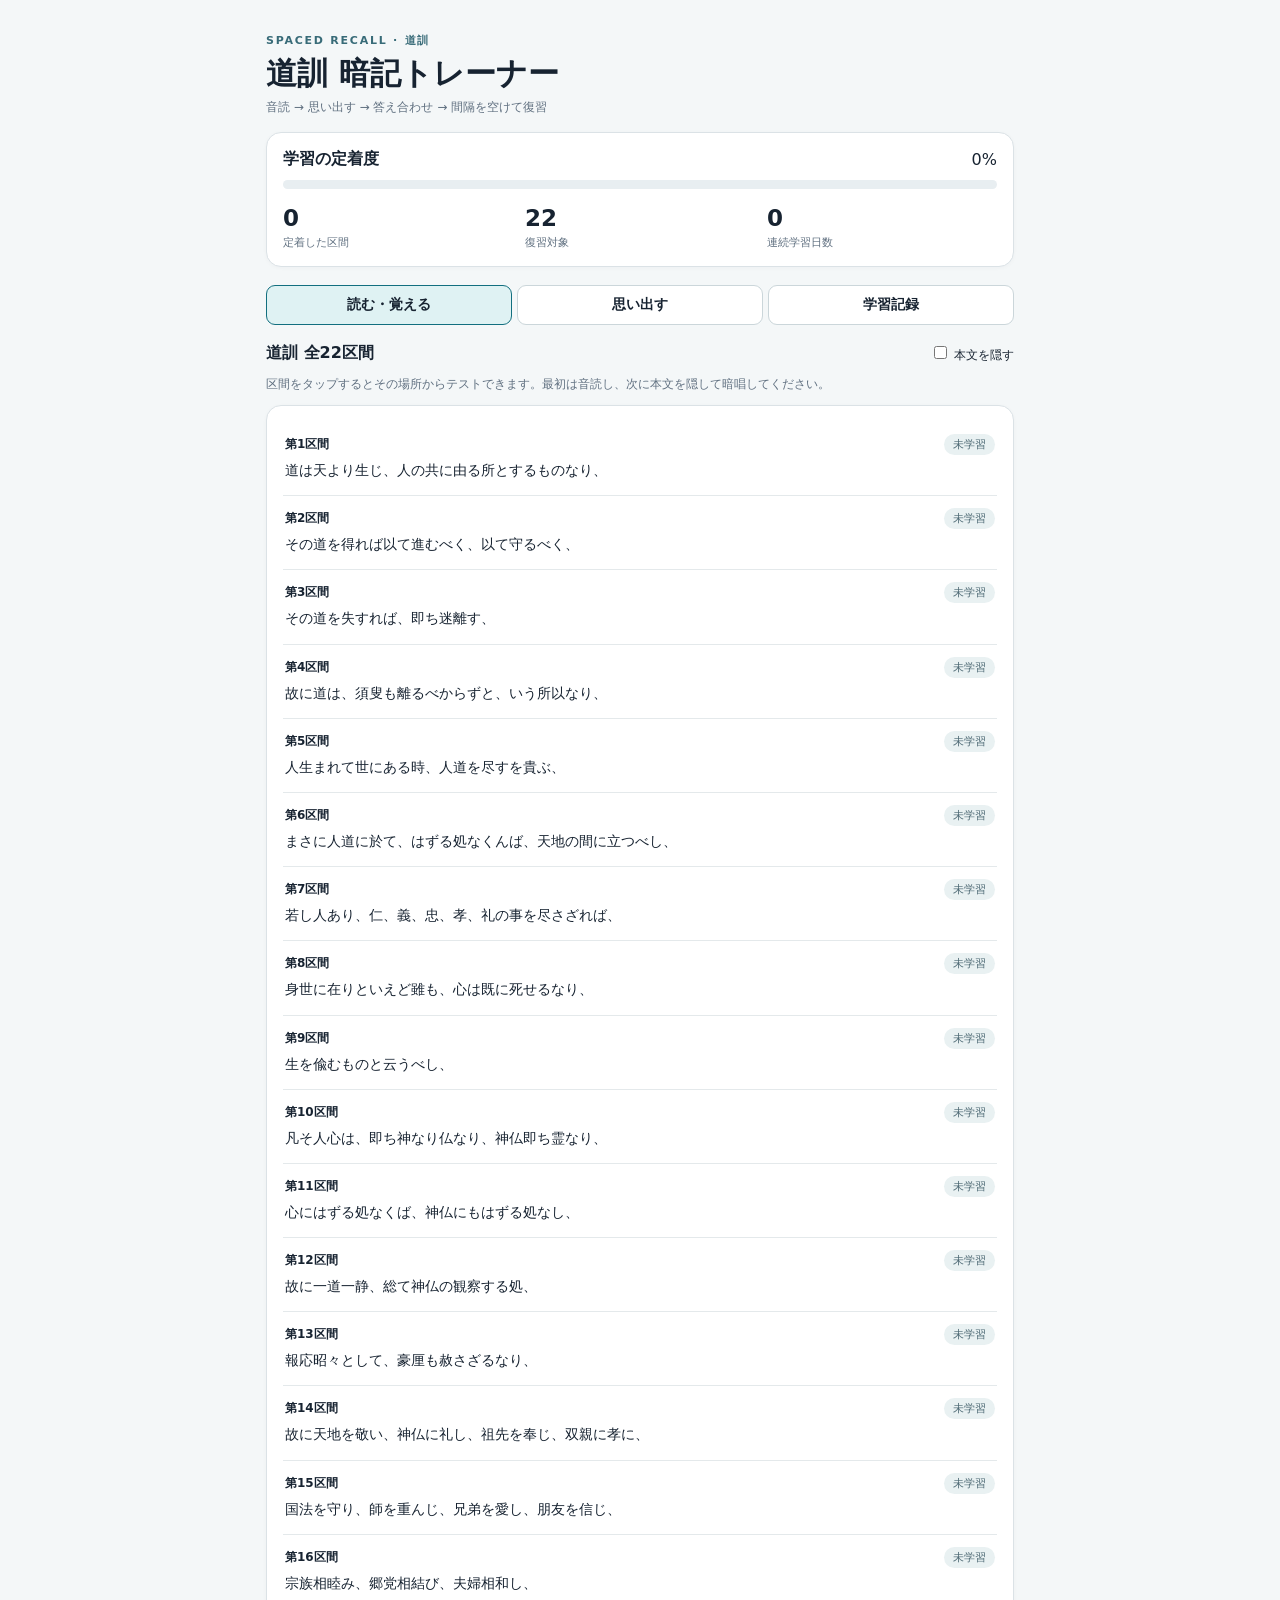
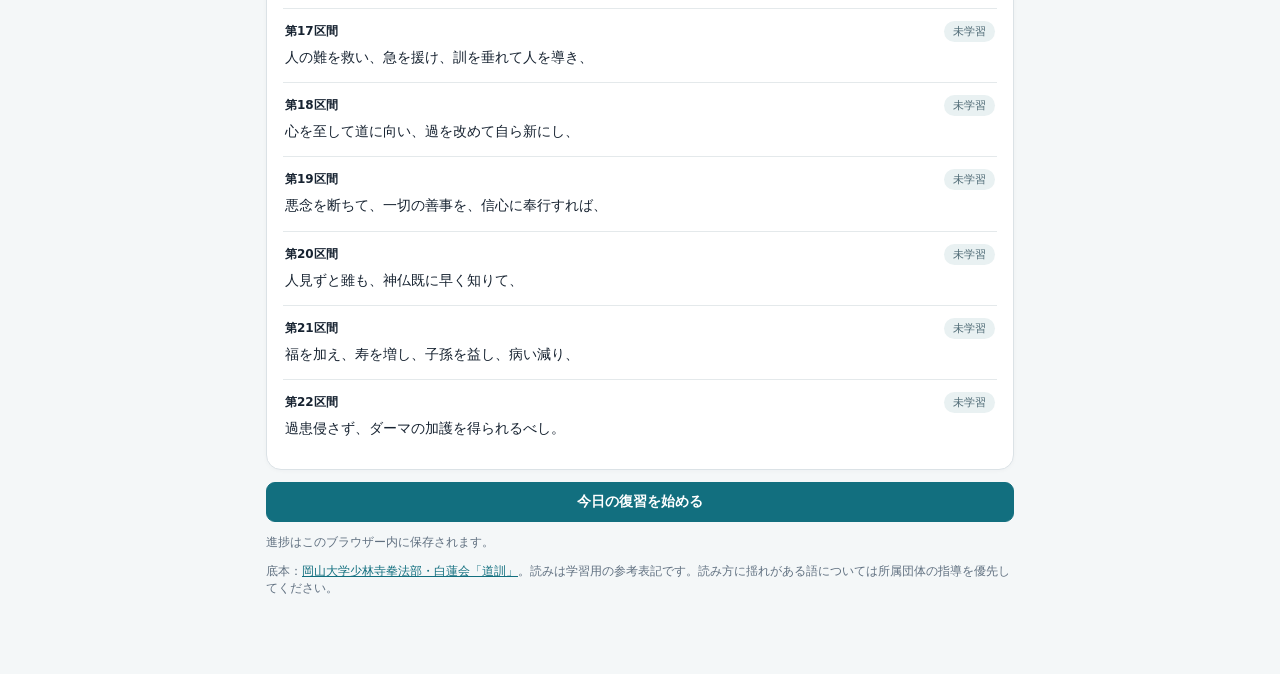
==== index.html @ aac7e433 "move index.html to root GitHub Pagesで表示するために直下に移動" ====
<!DOCTYPE html>
<html lang="ja">

<head>
  <meta charset="UTF-8">
  <meta name="viewport" content="width=device-width,initial-scale=1,viewport-fit=cover">
  <title>道訓 暗記トレーナー</title>
  <link rel="manifest" href="./manifest.webmanifest">
  <meta name="theme-color" content="#126f7f">
  <meta name="apple-mobile-web-app-capable" content="yes">
  <meta name="apple-mobile-web-app-status-bar-style" content="default">
  <meta name="apple-mobile-web-app-title" content="道訓">
  <link rel="apple-touch-icon" href="./icon-192.png">
  <style>
    :root {
      font-family: system-ui, -apple-system, "Hiragino Kaku Gothic ProN", "Noto Sans JP", sans-serif;
      color: #172331;
      background: #f4f7f8
    }

    * {
      box-sizing: border-box
    }

    body {
      margin: 0
    }

    main {
      max-width: 780px;
      margin: auto;
      padding: 24px 16px 65px
    }

    .muted {
      color: #607080
    }

    .eyebrow {
      letter-spacing: .16em;
      font-size: 11px;
      font-weight: 700;
      color: #386b78
    }

    h1 {
      font-size: 27px;
      margin: 5px 0 4px
    }

    .small {
      font-size: 12px
    }

    .card {
      background: white;
      border: 1px solid #dbe2e6;
      border-radius: 15px;
      padding: 16px;
      margin: 12px 0;
      box-shadow: 0 1px 4px #17233108
    }

    .flex {
      display: flex;
      align-items: center;
      gap: 9px;
      flex-wrap: wrap
    }

    .between {
      justify-content: space-between
    }

    .btn {
      appearance: none;
      border: 1px solid #cbd6da;
      background: #fff;
      border-radius: 9px;
      color: #172331;
      font-size: 14px;
      font-weight: 650;
      padding: 10px 13px;
      cursor: pointer
    }

    .btn.primary {
      background: #126f7f;
      color: white;
      border-color: #126f7f
    }

    .btn:disabled {
      opacity: .45;
      cursor: default
    }

    .btn.active {
      background: #dff2f3;
      border-color: #126f7f
    }

    .tabs {
      display: grid;
      grid-template-columns: repeat(3, 1fr);
      gap: 5px;
      margin: 18px 0
    }

    .tabs .btn {
      padding: 10px 2px
    }

    .bar {
      height: 9px;
      background: #e8eef1;
      border-radius: 15px;
      overflow: hidden
    }

    .bar>div {
      height: 100%;
      background: #208897;
      transition: width .2s
    }

    .metrics {
      display: grid;
      grid-template-columns: repeat(3, 1fr);
      margin-top: 16px;
      gap: 12px
    }

    .metric b {
      font-size: 23px;
      display: block
    }

    .metric span {
      font-size: 11px;
      color: #607080
    }

    .text {
      font-family: "Hiragino Mincho ProN", "Yu Mincho", serif;
      font-size: 20px;
      line-height: 2.25;
      letter-spacing: .02em;
      overflow-wrap: anywhere
    }

    .pill {
      font-size: 11px;
      background: #e9f1f2;
      border-radius: 99px;
      padding: 3px 9px;
      color: #4c6873;
      white-space: nowrap
    }

    .line {
      border-bottom: 1px solid #e4e9eb;
      padding: 12px 2px;
      cursor: pointer
    }

    .line:last-child {
      border: 0
    }

    .line .preview {
      font-size: 14px;
      line-height: 1.8;
      margin-top: 3px
    }

    .conceal {
      filter: blur(6px);
      user-select: none
    }

    .input {
      background: white;
      border: 1px solid #bacbd0;
      border-radius: 9px;
      color: #172331;
      padding: 12px;
      width: 100%;
      font: 16px/1.75 inherit;
      min-height: 122px;
      resize: vertical
    }

    .select {
      padding: 9px 8px;
      background: white;
      border: 1px solid #cbd6da;
      border-radius: 9px;
      color: #172331;
      max-width: 100%;
      font-size: 13px
    }

    .hidden {
      display: none !important
    }

    .answer {
      background: #f4f9fa;
      border-radius: 9px;
      padding: 12px;
      line-height: 1.85;
      margin: 10px 0;
      font-size: 14px;
      white-space: pre-wrap;
      overflow-wrap: anywhere
    }

    .correct {
      color: #16724f
    }

    .wrong {
      color: #b6473f
    }

    .cloze {
      background: #dcecef;
      color: transparent;
      border-bottom: 2px dashed #338e9a;
      user-select: none;
      border-radius: 3px
    }

    .grading {
      display: grid;
      grid-template-columns: repeat(4, 1fr);
      gap: 6px
    }

    .grading .btn {
      padding: 10px 2px;
      font-size: 12px
    }

    a {
      color: #126f7f
    }

    button:focus-visible,
    textarea:focus-visible,
    select:focus-visible {
      outline: 2px solid #238fa0;
      outline-offset: 2px
    }

    .hint {
      border-left: 3px solid #c6dde0;
      padding-left: 11px
    }

    .voice-state {
      font-size: 12px;
      color: #607080;
      margin: 7px 0
    }

    .subheading {
      font-size: 13px;
      font-weight: 750;
      color: #415865;
      margin-bottom: 8px
    }

    .warn {
      color: #b6473f
    }

    @media(min-width:650px) {
      main {
        padding-top: 33px
      }

      h1 {
        font-size: 31px
      }
    }

    @media(prefers-color-scheme:dark) {
      :root {
        background: #121b21;
        color: #e7eef0
      }

      .card,
      .btn,
      .input,
      .select {
        background: #1d2b33;
        color: #e7eef0;
        border-color: #394f5a
      }

      .muted,
      .metric span {
        color: #a1b7be
      }

      .pill,
      .answer {
        background: #263b43;
        color: #c6e0e5
      }

      .bar {
        background: #364851
      }

      .line {
        border-color: #33434c
      }

      .btn.active {
        background: #264a52
      }

      .eyebrow {
        color: #7cc3cc
      }

      .cloze {
        background: #38545a
      }

      .hint {
        border-color: #415c65
      }

      a {
        color: #8fd3e0
      }
    }
  </style>
</head>

<body>
  <main>
    <div class="eyebrow">SPACED RECALL · 道訓</div>
    <h1>道訓 暗記トレーナー</h1>
    <p class="muted small" style="margin:4px 0 16px">音読 → 思い出す → 答え合わせ → 間隔を空けて復習</p>
    <div class="card">
      <div class="flex between"><b>学習の定着度</b><span id="progressLabel">0%</span></div>
      <div class="bar" style="margin-top:10px">
        <div id="progress" style="width:0%"></div>
      </div>
      <div class="metrics">
        <div class="metric"><b id="mastered">0</b><span>定着した区間</span></div>
        <div class="metric"><b id="due">22</b><span>復習対象</span></div>
        <div class="metric"><b id="streak">0</b><span>連続学習日数</span></div>
      </div>
    </div>
    <nav class="tabs" aria-label="練習メニュー"><button class="btn active" data-tab="learn">読む・覚える</button><button class="btn"
        data-tab="practice">思い出す</button><button class="btn" data-tab="stats">学習記録</button></nav>
    <section id="learn">
      <div class="flex between"><b>道訓 全22区間</b><label class="small"><input id="hideText" type="checkbox"> 本文を隠す</label>
      </div>
      <p class="small muted">区間をタップするとその場所からテストできます。最初は音読し、次に本文を隠して暗唱してください。</p>
      <div class="card" id="list"></div><button class="btn primary" id="start" style="width:100%">今日の復習を始める</button>
    </section>
    <section id="practice" class="hidden">
      <div class="flex" style="margin-bottom:12px"><select class="select" id="scope">
          <option value="due">今日の復習を優先</option>
          <option value="all">全文を順番に</option>
          <option value="weak">苦手な区間を優先</option>
        </select><select class="select" id="mode">
          <option value="recite">暗唱テスト</option>
          <option value="cloze">穴埋め</option>
          <option value="type">文章入力</option>
        </select></div>
      <div class="flex between"><b id="qNum">区間 1 / 22</b><span class="pill" id="qStatus">未学習</span></div>
      <div class="card">
        <div id="prompt"></div>
        <div id="response" style="margin-top:13px"></div>
      </div>
      <div id="gradePanel" class="hidden">
        <p class="small muted">答えを確認して、現在の記憶に最も近いものを選んでください。</p>
        <div class="grading"><button class="btn" data-grade="0">忘れた</button><button class="btn"
            data-grade="1">難しい</button><button class="btn" data-grade="2">言えた</button><button class="btn"
            data-grade="3">完璧</button></div>
      </div>
      <div class="flex between" style="margin-top:16px"><button class="btn" id="prev">← 前へ</button><span
          class="small muted" id="sessionCounter"></span><button class="btn" id="next">次へ →</button></div>
    </section>
    <section id="stats" class="hidden">
      <div class="card"><b>学習履歴のバックアップ</b>
        <p class="small muted">進捗は現在使っているブラウザー内に保存されます。別の端末への移動やデータ消失に備え、ファイルに書き出せます。</p>
        <div class="flex"><button class="btn primary" id="exportData">履歴を書き出す</button><label class="btn"
            for="importData">履歴を読み込む</label><input id="importData" type="file" accept="application/json,.json"
            style="display:none"></div>
        <p class="small" id="backupStatus" role="status"></p>
      </div>
      <p class="small muted">この端末に学習履歴を保存します。正確に言えた区間は翌日・3日後・7日後・14日後・30日後を目安に復習します。</p>
      <div id="statsList" class="card"></div><button id="reset" class="btn" style="width:100%">学習履歴をリセット</button>
    </section>
    <p class="small muted" id="saveNote">進捗はこのブラウザー内に保存されます。端末やホーム画面アプリの保存領域が分かれる場合があります。</p>
    <p class="small muted">底本：<a target="_blank" rel="noopener"
        href="https://byakuren.web5.jp/wp/%e8%81%96%e5%8f%a5%e3%83%bb%e8%aa%93%e9%a1%98%e3%83%bb%e7%a4%bc%e6%8b%9d%e8%a9%9e%e3%83%bb%e9%81%93%e8%a8%93%e3%83%bb%e4%bf%a1%e6%9d%a1">岡山大学少林寺拳法部・白蓮会「道訓」</a>。読みは学習用の参考表記です。読み方に揺れがある語については所属団体の指導を優先してください。
    </p>
  </main>
  <script>
    const annotated = ["道{みち}は天{てん}より生{しょう}じ、人{ひと}の共{とも}に由{よ}る所{ところ}とするものなり、", "その道{みち}を得{え}れば以{もっ}て進{すす}むべく、以{もっ}て守{まも}るべく、", "その道{みち}を失{しっ}すれば、即{すなわ}ち迷離{めいり}す、", "故{ゆえ}に道{みち}は、須叟{しゅゆ}も離{はな}るべからずと、いう所以{ゆえん}なり、", "人{ひと}生{う}まれて世{よ}にある時{とき}、人道{じんどう}を尽{つく}すを貴{とうと}ぶ、", "まさに人道{じんどう}に於{おい}て、はずる処{ところ}なくんば、天地{てんち}の間{あいだ}に立{た}つべし、", "若{も}し人{ひと}あり、仁{じん}、義{ぎ}、忠{ちゅう}、孝{こう}、礼{れい}の事{こと}を尽{つく}さざれば、", "身世{しんせ}に在{あ}りといえど雖{いえど}も、心{こころ}は既{すで}に死{し}せるなり、", "生{せい}を偸{ぬす}むものと云{い}うべし、", "凡{およ}そ人心{じんしん}は、即{すなわ}ち神{かみ}なり仏{ほとけ}なり、神仏{しんぶつ}即{すなわ}ち霊{れい}なり、", "心{こころ}にはずる処{ところ}なくば、神仏{しんぶつ}にもはずる処{ところ}なし、", "故{ゆえ}に一道一静{いちどういっせい}、総{すべ}て神仏{しんぶつ}の観察{かんさつ}する処{ところ}、", "報応昭々{ほうおうしょうしょう}として、豪厘{ごうりん}も赦{ゆる}さざるなり、", "故{ゆえ}に天地{てんち}を敬{うやま}い、神仏{しんぶつ}に礼{れい}し、祖先{そせん}を奉{ほう}じ、双親{そうしん}に孝{こう}に、", "国法{こくほう}を守{まも}り、師{し}を重{おも}んじ、兄弟{きょうだい}を愛{あい}し、朋友{ほうゆう}を信{しん}じ、", "宗族{そうぞく}相睦{あいむつ}み、郷党{きょうとう}相結{あいむす}び、夫婦{ふうふ}相和{あいわ}し、", "人{ひと}の難{なん}を救{すく}い、急{きゅう}を援{たす}け、訓{くん}を垂{た}れて人{ひと}を導{みちび}き、", "心{こころ}を至{いた}して道{みち}に向{むか}い、過{あやまち}を改{あらた}めて自{みずか}ら新{あらた}にし、", "悪念{あくねん}を断{た}ちて、一切{いっさい}の善事{ぜんじ}を、信心{しんじん}に奉行{ぶぎょう}すれば、", "人{ひと}見{み}ずと雖{いえど}も、神仏{しんぶつ}既{すで}に早{はや}く知{し}りて、", "福{ふく}を加{くわ}え、寿{じゅ}を増{ま}し、子孫{しそん}を益{えき}し、病{やま}い減{へ}り、", "過患{かかん}侵{おか}さず、ダーマの加護{かご}を得{え}られるべし。"];
    const units = annotated.map(s => {const arr = []; const re = /([^{}]+)\{([^{}]+)\}|([^{}]+)/g; let m; while ((m = re.exec(s)) !== null) {if (m[1]) arr.push({surface: m[1], reading: m[2]}); else for (const ch of Array.from(m[3])) arr.push({surface: ch, reading: ch});} return arr;});
    const parts = units.map(a => a.map(t => t.surface).join(''));
    const readings = units.map(a => a.map(t => t.reading).join(''));
    const $ = id => document.getElementById(id), esc = s => String(s).replace(/[&<>"']/g, x => ({'&': '&amp;', '<': '&lt;', '>': '&gt;', '"': '&quot;', "'": '&#39;'}[x]));
    const kana = s => s.normalize('NFKC').replace(/[ァ-ヶ]/g, c => String.fromCharCode(c.charCodeAt(0) - 96));
    const normalize = s => kana(s).replace(/[\s\u3000、。，．・「」『』!?！？]/g, '').toLowerCase();
    function parseKey(s) {return normalize(s)}
    function acceptingMixed(input, i) {
      const target = parseKey(input); let candidates = new Set([0]);
      for (const u of units[i]) {const opts = [parseKey(u.surface), parseKey(u.reading)]; const next = new Set(); for (const idx of candidates) for (const x of opts) if (target.startsWith(x, idx)) next.add(idx + x.length); candidates = next; if (!candidates.size) return false;} return candidates.has(target.length);
    }
    function distance(a, b) {let old = Array.from({length: b.length + 1}, (_, i) => i); for (let i = 1; i <= a.length; i++) {let row = [i]; for (let j = 1; j <= b.length; j++)row.push(Math.min(row[j - 1] + 1, old[j] + 1, old[j - 1] + (a[i - 1] === b[j - 1] ? 0 : 1))); old = row;} return old[b.length]}
    function score(input, i) {const a = parseKey(input); if (!a) return 0; if (acceptingMixed(input, i)) return 100; return Math.max(0, Math.round(100 * (1 - Math.min(distance(a, parseKey(parts[i])), distance(a, parseKey(readings[i]))) / Math.max(1, a.length, parseKey(readings[i]).length))))}
    const initial = () => ({cards: parts.map(() => ({level: 0, seen: 0, good: 0, again: 0, due: ''})), days: []});
    let db = initial(); let storageOK = true; try {const raw = localStorage.getItem('dokun-memorizer-v2'); if (raw) {const obj = JSON.parse(raw); if (obj.cards?.length === parts.length) db = obj;} } catch (e) {storageOK = false}
    const today = () => {const t = new Date(); return [t.getFullYear(), String(t.getMonth() + 1).padStart(2, '0'), String(t.getDate()).padStart(2, '0')].join('-')};
    function after(n) {const d = new Date(); d.setHours(12, 0, 0, 0); d.setDate(d.getDate() + n); return [d.getFullYear(), String(d.getMonth() + 1).padStart(2, '0'), String(d.getDate()).padStart(2, '0')].join('-')}
    const due = c => !c.seen || !c.due || c.due <= today();
    const status = c => !c.seen ? '未学習' : due(c) ? '復習対象' : c.level >= 3 ? '定着中' : '練習中';
    function persist() {try {localStorage.setItem('dokun-memorizer-v2', JSON.stringify(db))} catch (e) {storageOK = false} $('saveNote').textContent = storageOK ? '進捗はこのブラウザー内に保存されます。' : 'この環境では保存できない場合があります。ページを閉じると進捗が失われる可能性があります。';}
    function header() {let total = db.cards.reduce((s, c) => s + Math.min(4, c.level), 0); const pct = Math.round(total / (parts.length * 4) * 100); $('progress').style.width = pct + '%'; $('progressLabel').textContent = pct + '%'; $('mastered').textContent = db.cards.filter(c => c.level >= 3).length; $('due').textContent = db.cards.filter(due).length; let streak = 0, d = new Date(); d.setHours(12, 0, 0, 0); if (!db.days.includes(today())) d.setDate(d.getDate() - 1); while (db.days.includes([d.getFullYear(), String(d.getMonth() + 1).padStart(2, '0'), String(d.getDate()).padStart(2, '0')].join('-'))) {streak++; d.setDate(d.getDate() - 1)} $('streak').textContent = streak;}
    let tab = 'learn', index = 0, queue = [], pos = 0, revealed = false, answer = '', inputKind = 'keyboard', recognition = null, voiceError = '', recording = false;
    function stopVoice() {if (recognition) {try {recognition.stop()} catch (e) { } recognition = null;} recording = false}
    function switchTab(t) {tab = t; document.querySelectorAll('[data-tab]').forEach(b => b.classList.toggle('active', b.dataset.tab === t));['learn', 'practice', 'stats'].forEach(x => $(x).classList.toggle('hidden', x !== t)); header(); if (t === 'learn') drawLearn(); if (t === 'practice') drawQuestion(); if (t === 'stats') drawStats();}
    function drawLearn() {$('list').innerHTML = parts.map((p, i) => '<div class="line" data-chunk="' + i + '" tabindex="0" role="button"><div class="flex between"><b class="small">第' + (i + 1) + '区間</b><span class="pill">' + status(db.cards[i]) + '</span></div><div class="preview ' + ($('hideText').checked ? 'conceal' : '') + '">' + esc(p) + '</div></div>').join(''); document.querySelectorAll('[data-chunk]').forEach(b => {const go = () => {$('scope').value = 'all'; makeQueue(Number(b.dataset.chunk)); switchTab('practice')}; b.onclick = go; b.onkeydown = e => {if (e.key === 'Enter') go();}})}
    function makeQueue(start) {stopVoice(); const scope = $('scope').value; if (scope === 'all') queue = parts.map((_, i) => i); else if (scope === 'weak') queue = parts.map((_, i) => i).sort((a, b) => db.cards[a].level - db.cards[b].level || db.cards[b].again - db.cards[a].again || a - b); else {queue = parts.map((_, i) => i).filter(i => due(db.cards[i])); if (!queue.length) queue = parts.map((_, i) => i).sort((a, b) => (db.cards[a].due || '').localeCompare(db.cards[b].due || ''));} pos = start === undefined ? 0 : Math.max(0, queue.indexOf(start)); index = queue[pos] ?? 0; revealed = false; answer = ''; voiceError = '';}
    function move(d) {stopVoice(); if (!queue.length) return; pos = (pos + d + queue.length) % queue.length; index = queue[pos]; revealed = false; answer = ''; voiceError = ''; drawQuestion()}
    function drawQuestion() {
      if (!queue.length) makeQueue(); const mode = $('mode').value, p = parts[index]; $('qNum').textContent = '区間 ' + (index + 1) + ' / ' + parts.length; $('qStatus').textContent = status(db.cards[index]); let prompt = '';
      if (mode === 'cloze') {const fragments = p.split(/(、|。)/); let n = 0; prompt = '<div class="small muted">隠れている文節を思い出してください。</div><div class="text">' + fragments.map(f => {if (f === '、' || f === '。') return esc(f); let v = n++; return v % 3 === 0 ? esc(f) : '<span class="cloze">' + esc(f) + '</span>'}).join('') + '</div>'}
      else {prompt = '<div class="small muted">' + (mode === 'recite' ? '前の区間を手がかりに、声に出すか文字で再現してください。' : '第' + (index + 1) + '区間の文章を入力してください。ひらがなでも正解になります。') + '</div><div class="text" style="margin-top:12px">' + (index === 0 ? '〈道訓の冒頭〉' : esc(parts[index - 1])) + '</div>'}
      $('prompt').innerHTML = prompt;
      let body = ''; if (mode !== 'cloze') {
        body = '<div class="subheading">解答方法</div><div class="flex" style="margin-bottom:10px"><button class="btn ' + (inputKind === 'keyboard' ? 'active' : '') + '" data-input="keyboard">⌨ キーボード</button><button class="btn ' + (inputKind === 'voice' ? 'active' : '') + '" data-input="voice">🎙 音声入力</button></div>';
        body += '<textarea id="answer" class="input" placeholder="漢字・ひらがな・カタカナ・混在でも入力できます" ' + (revealed ? 'readonly' : '') + '>' + esc(answer) + '</textarea>';
        if (inputKind === 'voice' && !revealed) {body += '<div class="flex" style="margin-top:9px"><button class="btn ' + (recording ? 'active' : 'primary') + '" id="mic">' + (recording ? '■ 音声入力を終了' : '🎙 音声を認識') + '</button><span class="small muted">認識結果は上の欄で編集できます</span></div><div class="voice-state" id="voiceState">' + esc(voiceError || 'マイクの使用許可が必要です。ブラウザーによって利用できない場合があります。') + '</div>'}
        if (!revealed) body += '<button class="btn primary" id="check" style="margin-top:10px;width:100%">答え合わせ</button>';
      } else if (!revealed) body = '<button class="btn primary" id="check" style="width:100%">答えを表示</button>';
      if (revealed) {
        body += '<div class="subheading" style="margin-top:15px">原文</div><div class="answer">' + esc(p) + '</div><div class="subheading">読み仮名（参考）</div><div class="answer">' + esc(readings[index]) + '</div>';
        if (mode !== 'cloze') body += '<div class="subheading">あなたの解答</div><div class="answer">' + esc(answer || '（未入力）') + '</div><p style="font-size:14px;font-weight:700" class="' + (score(answer, index) === 100 ? 'correct' : 'wrong') + '">' + (score(answer, index) === 100 ? '正解！ 読みが一致しています。' : '文字一致率（参考）：' + score(answer, index) + '%') + '</p><p class="small muted">混在入力も表記と読みを組み合わせて照合します。読みの揺れや音声認識の誤りがある場合は、下の自己評価を優先してください。</p>';
      }
      $('response').innerHTML = body; $('gradePanel').classList.toggle('hidden', !revealed); $('sessionCounter').textContent = (pos + 1) + ' / ' + queue.length + ' 問'; $('prev').disabled = pos === 0;
      document.querySelectorAll('[data-input]').forEach(b => b.onclick = () => {stopVoice(); inputKind = b.dataset.input; voiceError = ''; const current = $('answer'); if (current) answer = current.value; drawQuestion()});
      if ($('answer')) $('answer').addEventListener('input', e => answer = e.target.value);
      if ($('mic')) $('mic').onclick = toggleMicrophone;
      if ($('check')) $('check').onclick = () => {if ($('answer')) answer = $('answer').value; stopVoice(); revealed = true; drawQuestion()};
    }
    function toggleMicrophone() {
      if (recording) {stopVoice(); drawQuestion(); return } const SpeechRecognition = window.SpeechRecognition || window.webkitSpeechRecognition; if (!SpeechRecognition) {voiceError = 'このブラウザーは音声認識に対応していません。キーボード入力をご利用ください。'; drawQuestion(); return }
      let r = new SpeechRecognition(); r.lang = 'ja-JP'; r.continuous = true; r.interimResults = true; recognition = r; recording = true; voiceError = '認識中です…'; let base = answer; r.onresult = e => {let combined = ''; for (let i = 0; i < e.results.length; i++)combined += e.results[i][0].transcript; const ta = $('answer'); if (ta) {ta.value = base + combined; answer = ta.value} }; r.onerror = e => {voiceError = '音声入力エラー：' + e.error + '。キーボード入力でも練習できます。'; recording = false; recognition = null; drawQuestion()}; r.onend = () => {recording = false; recognition = null; if (tab === 'practice' && !revealed) drawQuestion()}; try {r.start(); drawQuestion()} catch (e) {voiceError = '音声入力を開始できません。キーボード入力をご利用ください。'; stopVoice(); drawQuestion()}
    }
    function grade(g) {const c = db.cards[index]; c.seen++; if (g <= 1) {c.again++; c.level = g === 0 ? 0 : Math.max(0, c.level - 1); c.due = g === 0 ? today() : after(1)} else {c.good++; c.level = Math.min(5, c.level + (g === 3 ? 2 : 1)); c.due = after([0, 1, 3, 7, 14, 30][c.level]);} if (!db.days.includes(today())) db.days.push(today()); persist(); header(); if (g === 0 && $('scope').value !== 'all' && queue.length > 1) queue.splice(pos + 1, 0, index); move(1)}
    function drawStats() {$('statsList').innerHTML = db.cards.map((c, i) => '<div class="line" data-stat="' + i + '"><div class="flex between"><b class="small">第' + (i + 1) + '区間</b><span class="pill">' + (c.seen ? (due(c) ? '復習対象' : '次回 ' + c.due) : '未学習') + '</span></div><div class="bar" style="margin:8px 0"><div style="width:' + (c.level / 5 * 100) + '%"></div></div><div class="small muted">成功 ' + c.good + '回 · 要復習 ' + c.again + '回</div></div>').join(''); document.querySelectorAll('[data-stat]').forEach(b => b.onclick = () => {$('scope').value = 'all'; makeQueue(Number(b.dataset.stat)); switchTab('practice')})}
    document.querySelectorAll('[data-tab]').forEach(b => b.onclick = () => {if (b.dataset.tab === 'practice' && !queue.length) makeQueue(); switchTab(b.dataset.tab)}); $('hideText').onchange = drawLearn; $('start').onclick = () => {$('scope').value = 'due'; makeQueue(); switchTab('practice')}; $('scope').onchange = () => {makeQueue(); drawQuestion()}; $('mode').onchange = () => {stopVoice(); revealed = false; answer = ''; drawQuestion()}; $('prev').onclick = () => move(-1); $('next').onclick = () => move(1); document.querySelectorAll('[data-grade]').forEach(b => b.onclick = () => grade(Number(b.dataset.grade))); $('exportData').onclick = () => {
      const payload = {format: 'dokun-trainer-backup', version: 1, exportedAt: new Date().toISOString(), data: db};
      const file = new Blob([JSON.stringify(payload, null, 2)], {type: 'application/json'});
      const url = URL.createObjectURL(file), a = document.createElement('a'); a.href = url; a.download = 'dokun-progress-' + today() + '.json'; document.body.appendChild(a); a.click(); a.remove(); setTimeout(() => URL.revokeObjectURL(url), 1000);
      $('backupStatus').textContent = 'バックアップファイルを作成しました。';
    };
    $('importData').onchange = async e => {
      const f = e.target.files?.[0]; if (!f) return;
      try {
        const obj = JSON.parse(await f.text());
        if (obj.format !== 'dokun-trainer-backup' || obj.version !== 1 || !Array.isArray(obj.data?.cards) || obj.data.cards.length !== parts.length || !Array.isArray(obj.data.days)) throw new Error('形式が正しくありません');
        if (!confirm('現在の学習履歴をバックアップの内容で置き換えますか？')) return;
        db = obj.data; persist(); header(); makeQueue(); drawStats(); $('backupStatus').textContent = '学習履歴を読み込みました。';
      } catch (err) {$('backupStatus').textContent = '読み込み失敗：' + err.message;} finally {e.target.value = '';}
    };
    $('reset').onclick = () => {if (confirm('学習履歴をすべて削除しますか？')) {db = initial(); persist(); makeQueue(); switchTab('stats')} };
    makeQueue(); persist(); switchTab('learn');
    if ('serviceWorker' in navigator && (location.protocol === 'https:' || location.hostname === 'localhost')) {
      window.addEventListener('load', () => navigator.serviceWorker.register('./sw.js').catch(() => { }));
    }

  </script>
</body>

</html>
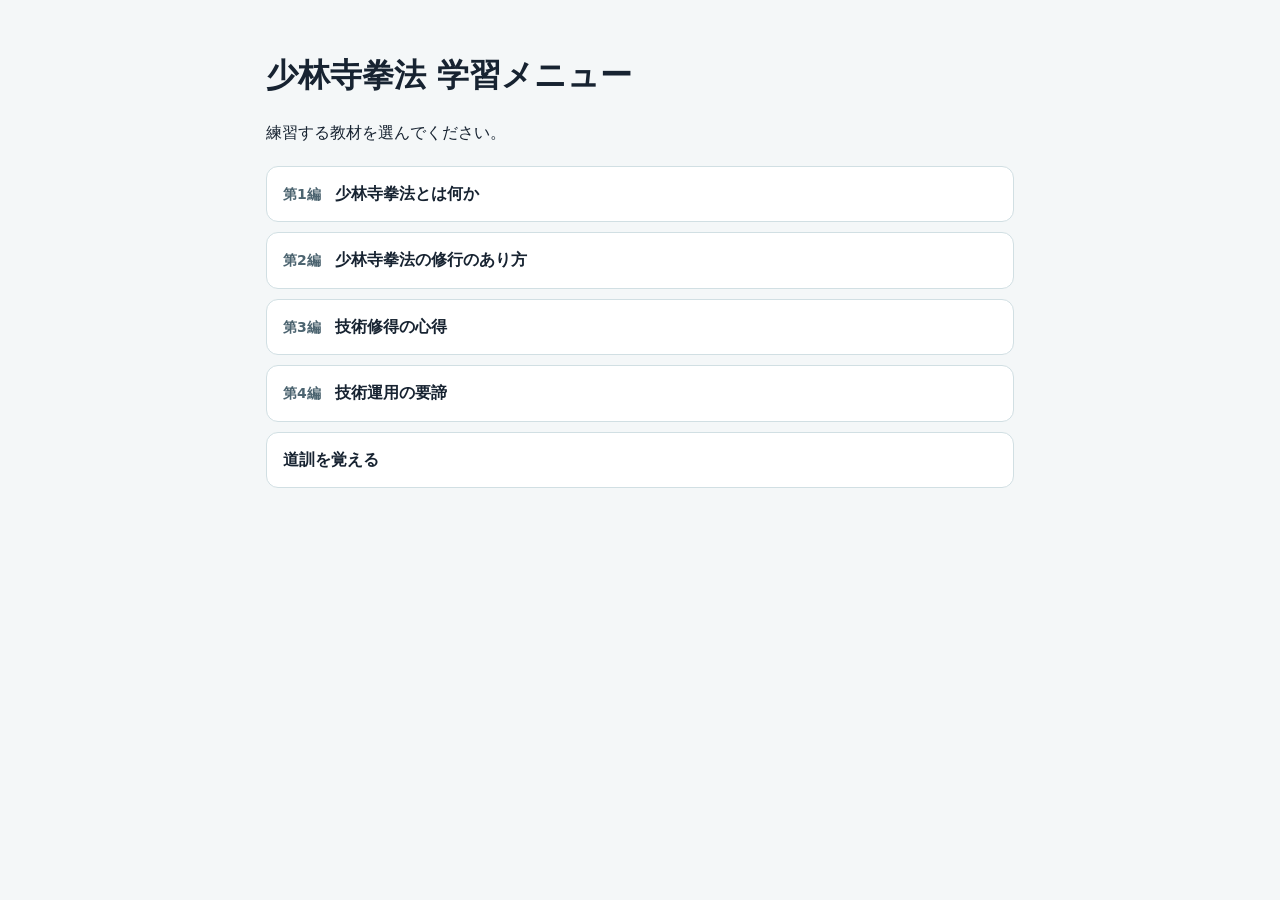
==== commit 866dc31c: "少林寺拳法の章別練習と学習メニューを追加 少林寺拳法の章別練習と学習メニューを追加  - 4編17章の確認問題112問と章ごとの復習機能を追加 - 「六つの特徴」は漢字・ひらがなの個別入力を自動採点 " ====
--- a/index.html
+++ b/index.html
@@ -1,490 +1,26 @@
 <!DOCTYPE html>
 <html lang="ja">
-
 <head>
   <meta charset="UTF-8">
-  <meta name="viewport" content="width=device-width,initial-scale=1,viewport-fit=cover">
-  <title>道訓 暗記トレーナー</title>
+  <meta name="viewport" content="width=device-width, initial-scale=1, viewport-fit=cover">
+  <meta name="theme-color" content="#126f7f">
+  <title>少林寺拳法 学習メニュー</title>
   <link rel="manifest" href="./manifest.webmanifest">
-  <meta name="theme-color" content="#126f7f">
-  <meta name="apple-mobile-web-app-capable" content="yes">
-  <meta name="apple-mobile-web-app-status-bar-style" content="default">
-  <meta name="apple-mobile-web-app-title" content="道訓">
   <link rel="apple-touch-icon" href="./icon-192.png">
-  <style>
-    :root {
-      font-family: system-ui, -apple-system, "Hiragino Kaku Gothic ProN", "Noto Sans JP", sans-serif;
-      color: #172331;
-      background: #f4f7f8
-    }
-
-    * {
-      box-sizing: border-box
-    }
-
-    body {
-      margin: 0
-    }
-
-    main {
-      max-width: 780px;
-      margin: auto;
-      padding: 24px 16px 65px
-    }
-
-    .muted {
-      color: #607080
-    }
-
-    .eyebrow {
-      letter-spacing: .16em;
-      font-size: 11px;
-      font-weight: 700;
-      color: #386b78
-    }
-
-    h1 {
-      font-size: 27px;
-      margin: 5px 0 4px
-    }
-
-    .small {
-      font-size: 12px
-    }
-
-    .card {
-      background: white;
-      border: 1px solid #dbe2e6;
-      border-radius: 15px;
-      padding: 16px;
-      margin: 12px 0;
-      box-shadow: 0 1px 4px #17233108
-    }
-
-    .flex {
-      display: flex;
-      align-items: center;
-      gap: 9px;
-      flex-wrap: wrap
-    }
-
-    .between {
-      justify-content: space-between
-    }
-
-    .btn {
-      appearance: none;
-      border: 1px solid #cbd6da;
-      background: #fff;
-      border-radius: 9px;
-      color: #172331;
-      font-size: 14px;
-      font-weight: 650;
-      padding: 10px 13px;
-      cursor: pointer
-    }
-
-    .btn.primary {
-      background: #126f7f;
-      color: white;
-      border-color: #126f7f
-    }
-
-    .btn:disabled {
-      opacity: .45;
-      cursor: default
-    }
-
-    .btn.active {
-      background: #dff2f3;
-      border-color: #126f7f
-    }
-
-    .tabs {
-      display: grid;
-      grid-template-columns: repeat(3, 1fr);
-      gap: 5px;
-      margin: 18px 0
-    }
-
-    .tabs .btn {
-      padding: 10px 2px
-    }
-
-    .bar {
-      height: 9px;
-      background: #e8eef1;
-      border-radius: 15px;
-      overflow: hidden
-    }
-
-    .bar>div {
-      height: 100%;
-      background: #208897;
-      transition: width .2s
-    }
-
-    .metrics {
-      display: grid;
-      grid-template-columns: repeat(3, 1fr);
-      margin-top: 16px;
-      gap: 12px
-    }
-
-    .metric b {
-      font-size: 23px;
-      display: block
-    }
-
-    .metric span {
-      font-size: 11px;
-      color: #607080
-    }
-
-    .text {
-      font-family: "Hiragino Mincho ProN", "Yu Mincho", serif;
-      font-size: 20px;
-      line-height: 2.25;
-      letter-spacing: .02em;
-      overflow-wrap: anywhere
-    }
-
-    .pill {
-      font-size: 11px;
-      background: #e9f1f2;
-      border-radius: 99px;
-      padding: 3px 9px;
-      color: #4c6873;
-      white-space: nowrap
-    }
-
-    .line {
-      border-bottom: 1px solid #e4e9eb;
-      padding: 12px 2px;
-      cursor: pointer
-    }
-
-    .line:last-child {
-      border: 0
-    }
-
-    .line .preview {
-      font-size: 14px;
-      line-height: 1.8;
-      margin-top: 3px
-    }
-
-    .conceal {
-      filter: blur(6px);
-      user-select: none
-    }
-
-    .input {
-      background: white;
-      border: 1px solid #bacbd0;
-      border-radius: 9px;
-      color: #172331;
-      padding: 12px;
-      width: 100%;
-      font: 16px/1.75 inherit;
-      min-height: 122px;
-      resize: vertical
-    }
-
-    .select {
-      padding: 9px 8px;
-      background: white;
-      border: 1px solid #cbd6da;
-      border-radius: 9px;
-      color: #172331;
-      max-width: 100%;
-      font-size: 13px
-    }
-
-    .hidden {
-      display: none !important
-    }
-
-    .answer {
-      background: #f4f9fa;
-      border-radius: 9px;
-      padding: 12px;
-      line-height: 1.85;
-      margin: 10px 0;
-      font-size: 14px;
-      white-space: pre-wrap;
-      overflow-wrap: anywhere
-    }
-
-    .correct {
-      color: #16724f
-    }
-
-    .wrong {
-      color: #b6473f
-    }
-
-    .cloze {
-      background: #dcecef;
-      color: transparent;
-      border-bottom: 2px dashed #338e9a;
-      user-select: none;
-      border-radius: 3px
-    }
-
-    .grading {
-      display: grid;
-      grid-template-columns: repeat(4, 1fr);
-      gap: 6px
-    }
-
-    .grading .btn {
-      padding: 10px 2px;
-      font-size: 12px
-    }
-
-    a {
-      color: #126f7f
-    }
-
-    button:focus-visible,
-    textarea:focus-visible,
-    select:focus-visible {
-      outline: 2px solid #238fa0;
-      outline-offset: 2px
-    }
-
-    .hint {
-      border-left: 3px solid #c6dde0;
-      padding-left: 11px
-    }
-
-    .voice-state {
-      font-size: 12px;
-      color: #607080;
-      margin: 7px 0
-    }
-
-    .subheading {
-      font-size: 13px;
-      font-weight: 750;
-      color: #415865;
-      margin-bottom: 8px
-    }
-
-    .warn {
-      color: #b6473f
-    }
-
-    @media(min-width:650px) {
-      main {
-        padding-top: 33px
-      }
-
-      h1 {
-        font-size: 31px
-      }
-    }
-
-    @media(prefers-color-scheme:dark) {
-      :root {
-        background: #121b21;
-        color: #e7eef0
-      }
-
-      .card,
-      .btn,
-      .input,
-      .select {
-        background: #1d2b33;
-        color: #e7eef0;
-        border-color: #394f5a
-      }
-
-      .muted,
-      .metric span {
-        color: #a1b7be
-      }
-
-      .pill,
-      .answer {
-        background: #263b43;
-        color: #c6e0e5
-      }
-
-      .bar {
-        background: #364851
-      }
-
-      .line {
-        border-color: #33434c
-      }
-
-      .btn.active {
-        background: #264a52
-      }
-
-      .eyebrow {
-        color: #7cc3cc
-      }
-
-      .cloze {
-        background: #38545a
-      }
-
-      .hint {
-        border-color: #415c65
-      }
-
-      a {
-        color: #8fd3e0
-      }
-    }
-  </style>
+  <link rel="stylesheet" href="./study.css">
+  <script defer src="./study.js"></script>
 </head>
-
 <body>
   <main>
-    <div class="eyebrow">SPACED RECALL · 道訓</div>
-    <h1>道訓 暗記トレーナー</h1>
-    <p class="muted small" style="margin:4px 0 16px">音読 → 思い出す → 答え合わせ → 間隔を空けて復習</p>
-    <div class="card">
-      <div class="flex between"><b>学習の定着度</b><span id="progressLabel">0%</span></div>
-      <div class="bar" style="margin-top:10px">
-        <div id="progress" style="width:0%"></div>
-      </div>
-      <div class="metrics">
-        <div class="metric"><b id="mastered">0</b><span>定着した区間</span></div>
-        <div class="metric"><b id="due">22</b><span>復習対象</span></div>
-        <div class="metric"><b id="streak">0</b><span>連続学習日数</span></div>
-      </div>
-    </div>
-    <nav class="tabs" aria-label="練習メニュー"><button class="btn active" data-tab="learn">読む・覚える</button><button class="btn"
-        data-tab="practice">思い出す</button><button class="btn" data-tab="stats">学習記録</button></nav>
-    <section id="learn">
-      <div class="flex between"><b>道訓 全22区間</b><label class="small"><input id="hideText" type="checkbox"> 本文を隠す</label>
-      </div>
-      <p class="small muted">区間をタップするとその場所からテストできます。最初は音読し、次に本文を隠して暗唱してください。</p>
-      <div class="card" id="list"></div><button class="btn primary" id="start" style="width:100%">今日の復習を始める</button>
-    </section>
-    <section id="practice" class="hidden">
-      <div class="flex" style="margin-bottom:12px"><select class="select" id="scope">
-          <option value="due">今日の復習を優先</option>
-          <option value="all">全文を順番に</option>
-          <option value="weak">苦手な区間を優先</option>
-        </select><select class="select" id="mode">
-          <option value="recite">暗唱テスト</option>
-          <option value="cloze">穴埋め</option>
-          <option value="type">文章入力</option>
-        </select></div>
-      <div class="flex between"><b id="qNum">区間 1 / 22</b><span class="pill" id="qStatus">未学習</span></div>
-      <div class="card">
-        <div id="prompt"></div>
-        <div id="response" style="margin-top:13px"></div>
-      </div>
-      <div id="gradePanel" class="hidden">
-        <p class="small muted">答えを確認して、現在の記憶に最も近いものを選んでください。</p>
-        <div class="grading"><button class="btn" data-grade="0">忘れた</button><button class="btn"
-            data-grade="1">難しい</button><button class="btn" data-grade="2">言えた</button><button class="btn"
-            data-grade="3">完璧</button></div>
-      </div>
-      <div class="flex between" style="margin-top:16px"><button class="btn" id="prev">← 前へ</button><span
-          class="small muted" id="sessionCounter"></span><button class="btn" id="next">次へ →</button></div>
-    </section>
-    <section id="stats" class="hidden">
-      <div class="card"><b>学習履歴のバックアップ</b>
-        <p class="small muted">進捗は現在使っているブラウザー内に保存されます。別の端末への移動やデータ消失に備え、ファイルに書き出せます。</p>
-        <div class="flex"><button class="btn primary" id="exportData">履歴を書き出す</button><label class="btn"
-            for="importData">履歴を読み込む</label><input id="importData" type="file" accept="application/json,.json"
-            style="display:none"></div>
-        <p class="small" id="backupStatus" role="status"></p>
-      </div>
-      <p class="small muted">この端末に学習履歴を保存します。正確に言えた区間は翌日・3日後・7日後・14日後・30日後を目安に復習します。</p>
-      <div id="statsList" class="card"></div><button id="reset" class="btn" style="width:100%">学習履歴をリセット</button>
-    </section>
-    <p class="small muted" id="saveNote">進捗はこのブラウザー内に保存されます。端末やホーム画面アプリの保存領域が分かれる場合があります。</p>
-    <p class="small muted">底本：<a target="_blank" rel="noopener"
-        href="https://byakuren.web5.jp/wp/%e8%81%96%e5%8f%a5%e3%83%bb%e8%aa%93%e9%a1%98%e3%83%bb%e7%a4%bc%e6%8b%9d%e8%a9%9e%e3%83%bb%e9%81%93%e8%a8%93%e3%83%bb%e4%bf%a1%e6%9d%a1">岡山大学少林寺拳法部・白蓮会「道訓」</a>。読みは学習用の参考表記です。読み方に揺れがある語については所属団体の指導を優先してください。
-    </p>
+    <h1>少林寺拳法 学習メニュー</h1>
+    <p>練習する教材を選んでください。</p>
+    <nav class="menu" aria-label="学習メニュー">
+      <a href="./practice.html?book=1"><span>第1編</span>少林寺拳法とは何か</a>
+      <a href="./practice.html?book=2"><span>第2編</span>少林寺拳法の修行のあり方</a>
+      <a href="./practice.html?book=3"><span>第3編</span>技術修得の心得</a>
+      <a href="./practice.html?book=4"><span>第4編</span>技術運用の要諦</a>
+      <a href="./dokun.html">道訓を覚える</a>
+    </nav>
   </main>
-  <script>
-    const annotated = ["道{みち}は天{てん}より生{しょう}じ、人{ひと}の共{とも}に由{よ}る所{ところ}とするものなり、", "その道{みち}を得{え}れば以{もっ}て進{すす}むべく、以{もっ}て守{まも}るべく、", "その道{みち}を失{しっ}すれば、即{すなわ}ち迷離{めいり}す、", "故{ゆえ}に道{みち}は、須叟{しゅゆ}も離{はな}るべからずと、いう所以{ゆえん}なり、", "人{ひと}生{う}まれて世{よ}にある時{とき}、人道{じんどう}を尽{つく}すを貴{とうと}ぶ、", "まさに人道{じんどう}に於{おい}て、はずる処{ところ}なくんば、天地{てんち}の間{あいだ}に立{た}つべし、", "若{も}し人{ひと}あり、仁{じん}、義{ぎ}、忠{ちゅう}、孝{こう}、礼{れい}の事{こと}を尽{つく}さざれば、", "身世{しんせ}に在{あ}りといえど雖{いえど}も、心{こころ}は既{すで}に死{し}せるなり、", "生{せい}を偸{ぬす}むものと云{い}うべし、", "凡{およ}そ人心{じんしん}は、即{すなわ}ち神{かみ}なり仏{ほとけ}なり、神仏{しんぶつ}即{すなわ}ち霊{れい}なり、", "心{こころ}にはずる処{ところ}なくば、神仏{しんぶつ}にもはずる処{ところ}なし、", "故{ゆえ}に一道一静{いちどういっせい}、総{すべ}て神仏{しんぶつ}の観察{かんさつ}する処{ところ}、", "報応昭々{ほうおうしょうしょう}として、豪厘{ごうりん}も赦{ゆる}さざるなり、", "故{ゆえ}に天地{てんち}を敬{うやま}い、神仏{しんぶつ}に礼{れい}し、祖先{そせん}を奉{ほう}じ、双親{そうしん}に孝{こう}に、", "国法{こくほう}を守{まも}り、師{し}を重{おも}んじ、兄弟{きょうだい}を愛{あい}し、朋友{ほうゆう}を信{しん}じ、", "宗族{そうぞく}相睦{あいむつ}み、郷党{きょうとう}相結{あいむす}び、夫婦{ふうふ}相和{あいわ}し、", "人{ひと}の難{なん}を救{すく}い、急{きゅう}を援{たす}け、訓{くん}を垂{た}れて人{ひと}を導{みちび}き、", "心{こころ}を至{いた}して道{みち}に向{むか}い、過{あやまち}を改{あらた}めて自{みずか}ら新{あらた}にし、", "悪念{あくねん}を断{た}ちて、一切{いっさい}の善事{ぜんじ}を、信心{しんじん}に奉行{ぶぎょう}すれば、", "人{ひと}見{み}ずと雖{いえど}も、神仏{しんぶつ}既{すで}に早{はや}く知{し}りて、", "福{ふく}を加{くわ}え、寿{じゅ}を増{ま}し、子孫{しそん}を益{えき}し、病{やま}い減{へ}り、", "過患{かかん}侵{おか}さず、ダーマの加護{かご}を得{え}られるべし。"];
-    const units = annotated.map(s => {const arr = []; const re = /([^{}]+)\{([^{}]+)\}|([^{}]+)/g; let m; while ((m = re.exec(s)) !== null) {if (m[1]) arr.push({surface: m[1], reading: m[2]}); else for (const ch of Array.from(m[3])) arr.push({surface: ch, reading: ch});} return arr;});
-    const parts = units.map(a => a.map(t => t.surface).join(''));
-    const readings = units.map(a => a.map(t => t.reading).join(''));
-    const $ = id => document.getElementById(id), esc = s => String(s).replace(/[&<>"']/g, x => ({'&': '&amp;', '<': '&lt;', '>': '&gt;', '"': '&quot;', "'": '&#39;'}[x]));
-    const kana = s => s.normalize('NFKC').replace(/[ァ-ヶ]/g, c => String.fromCharCode(c.charCodeAt(0) - 96));
-    const normalize = s => kana(s).replace(/[\s\u3000、。，．・「」『』!?！？]/g, '').toLowerCase();
-    function parseKey(s) {return normalize(s)}
-    function acceptingMixed(input, i) {
-      const target = parseKey(input); let candidates = new Set([0]);
-      for (const u of units[i]) {const opts = [parseKey(u.surface), parseKey(u.reading)]; const next = new Set(); for (const idx of candidates) for (const x of opts) if (target.startsWith(x, idx)) next.add(idx + x.length); candidates = next; if (!candidates.size) return false;} return candidates.has(target.length);
-    }
-    function distance(a, b) {let old = Array.from({length: b.length + 1}, (_, i) => i); for (let i = 1; i <= a.length; i++) {let row = [i]; for (let j = 1; j <= b.length; j++)row.push(Math.min(row[j - 1] + 1, old[j] + 1, old[j - 1] + (a[i - 1] === b[j - 1] ? 0 : 1))); old = row;} return old[b.length]}
-    function score(input, i) {const a = parseKey(input); if (!a) return 0; if (acceptingMixed(input, i)) return 100; return Math.max(0, Math.round(100 * (1 - Math.min(distance(a, parseKey(parts[i])), distance(a, parseKey(readings[i]))) / Math.max(1, a.length, parseKey(readings[i]).length))))}
-    const initial = () => ({cards: parts.map(() => ({level: 0, seen: 0, good: 0, again: 0, due: ''})), days: []});
-    let db = initial(); let storageOK = true; try {const raw = localStorage.getItem('dokun-memorizer-v2'); if (raw) {const obj = JSON.parse(raw); if (obj.cards?.length === parts.length) db = obj;} } catch (e) {storageOK = false}
-    const today = () => {const t = new Date(); return [t.getFullYear(), String(t.getMonth() + 1).padStart(2, '0'), String(t.getDate()).padStart(2, '0')].join('-')};
-    function after(n) {const d = new Date(); d.setHours(12, 0, 0, 0); d.setDate(d.getDate() + n); return [d.getFullYear(), String(d.getMonth() + 1).padStart(2, '0'), String(d.getDate()).padStart(2, '0')].join('-')}
-    const due = c => !c.seen || !c.due || c.due <= today();
-    const status = c => !c.seen ? '未学習' : due(c) ? '復習対象' : c.level >= 3 ? '定着中' : '練習中';
-    function persist() {try {localStorage.setItem('dokun-memorizer-v2', JSON.stringify(db))} catch (e) {storageOK = false} $('saveNote').textContent = storageOK ? '進捗はこのブラウザー内に保存されます。' : 'この環境では保存できない場合があります。ページを閉じると進捗が失われる可能性があります。';}
-    function header() {let total = db.cards.reduce((s, c) => s + Math.min(4, c.level), 0); const pct = Math.round(total / (parts.length * 4) * 100); $('progress').style.width = pct + '%'; $('progressLabel').textContent = pct + '%'; $('mastered').textContent = db.cards.filter(c => c.level >= 3).length; $('due').textContent = db.cards.filter(due).length; let streak = 0, d = new Date(); d.setHours(12, 0, 0, 0); if (!db.days.includes(today())) d.setDate(d.getDate() - 1); while (db.days.includes([d.getFullYear(), String(d.getMonth() + 1).padStart(2, '0'), String(d.getDate()).padStart(2, '0')].join('-'))) {streak++; d.setDate(d.getDate() - 1)} $('streak').textContent = streak;}
-    let tab = 'learn', index = 0, queue = [], pos = 0, revealed = false, answer = '', inputKind = 'keyboard', recognition = null, voiceError = '', recording = false;
-    function stopVoice() {if (recognition) {try {recognition.stop()} catch (e) { } recognition = null;} recording = false}
-    function switchTab(t) {tab = t; document.querySelectorAll('[data-tab]').forEach(b => b.classList.toggle('active', b.dataset.tab === t));['learn', 'practice', 'stats'].forEach(x => $(x).classList.toggle('hidden', x !== t)); header(); if (t === 'learn') drawLearn(); if (t === 'practice') drawQuestion(); if (t === 'stats') drawStats();}
-    function drawLearn() {$('list').innerHTML = parts.map((p, i) => '<div class="line" data-chunk="' + i + '" tabindex="0" role="button"><div class="flex between"><b class="small">第' + (i + 1) + '区間</b><span class="pill">' + status(db.cards[i]) + '</span></div><div class="preview ' + ($('hideText').checked ? 'conceal' : '') + '">' + esc(p) + '</div></div>').join(''); document.querySelectorAll('[data-chunk]').forEach(b => {const go = () => {$('scope').value = 'all'; makeQueue(Number(b.dataset.chunk)); switchTab('practice')}; b.onclick = go; b.onkeydown = e => {if (e.key === 'Enter') go();}})}
-    function makeQueue(start) {stopVoice(); const scope = $('scope').value; if (scope === 'all') queue = parts.map((_, i) => i); else if (scope === 'weak') queue = parts.map((_, i) => i).sort((a, b) => db.cards[a].level - db.cards[b].level || db.cards[b].again - db.cards[a].again || a - b); else {queue = parts.map((_, i) => i).filter(i => due(db.cards[i])); if (!queue.length) queue = parts.map((_, i) => i).sort((a, b) => (db.cards[a].due || '').localeCompare(db.cards[b].due || ''));} pos = start === undefined ? 0 : Math.max(0, queue.indexOf(start)); index = queue[pos] ?? 0; revealed = false; answer = ''; voiceError = '';}
-    function move(d) {stopVoice(); if (!queue.length) return; pos = (pos + d + queue.length) % queue.length; index = queue[pos]; revealed = false; answer = ''; voiceError = ''; drawQuestion()}
-    function drawQuestion() {
-      if (!queue.length) makeQueue(); const mode = $('mode').value, p = parts[index]; $('qNum').textContent = '区間 ' + (index + 1) + ' / ' + parts.length; $('qStatus').textContent = status(db.cards[index]); let prompt = '';
-      if (mode === 'cloze') {const fragments = p.split(/(、|。)/); let n = 0; prompt = '<div class="small muted">隠れている文節を思い出してください。</div><div class="text">' + fragments.map(f => {if (f === '、' || f === '。') return esc(f); let v = n++; return v % 3 === 0 ? esc(f) : '<span class="cloze">' + esc(f) + '</span>'}).join('') + '</div>'}
-      else {prompt = '<div class="small muted">' + (mode === 'recite' ? '前の区間を手がかりに、声に出すか文字で再現してください。' : '第' + (index + 1) + '区間の文章を入力してください。ひらがなでも正解になります。') + '</div><div class="text" style="margin-top:12px">' + (index === 0 ? '〈道訓の冒頭〉' : esc(parts[index - 1])) + '</div>'}
-      $('prompt').innerHTML = prompt;
-      let body = ''; if (mode !== 'cloze') {
-        body = '<div class="subheading">解答方法</div><div class="flex" style="margin-bottom:10px"><button class="btn ' + (inputKind === 'keyboard' ? 'active' : '') + '" data-input="keyboard">⌨ キーボード</button><button class="btn ' + (inputKind === 'voice' ? 'active' : '') + '" data-input="voice">🎙 音声入力</button></div>';
-        body += '<textarea id="answer" class="input" placeholder="漢字・ひらがな・カタカナ・混在でも入力できます" ' + (revealed ? 'readonly' : '') + '>' + esc(answer) + '</textarea>';
-        if (inputKind === 'voice' && !revealed) {body += '<div class="flex" style="margin-top:9px"><button class="btn ' + (recording ? 'active' : 'primary') + '" id="mic">' + (recording ? '■ 音声入力を終了' : '🎙 音声を認識') + '</button><span class="small muted">認識結果は上の欄で編集できます</span></div><div class="voice-state" id="voiceState">' + esc(voiceError || 'マイクの使用許可が必要です。ブラウザーによって利用できない場合があります。') + '</div>'}
-        if (!revealed) body += '<button class="btn primary" id="check" style="margin-top:10px;width:100%">答え合わせ</button>';
-      } else if (!revealed) body = '<button class="btn primary" id="check" style="width:100%">答えを表示</button>';
-      if (revealed) {
-        body += '<div class="subheading" style="margin-top:15px">原文</div><div class="answer">' + esc(p) + '</div><div class="subheading">読み仮名（参考）</div><div class="answer">' + esc(readings[index]) + '</div>';
-        if (mode !== 'cloze') body += '<div class="subheading">あなたの解答</div><div class="answer">' + esc(answer || '（未入力）') + '</div><p style="font-size:14px;font-weight:700" class="' + (score(answer, index) === 100 ? 'correct' : 'wrong') + '">' + (score(answer, index) === 100 ? '正解！ 読みが一致しています。' : '文字一致率（参考）：' + score(answer, index) + '%') + '</p><p class="small muted">混在入力も表記と読みを組み合わせて照合します。読みの揺れや音声認識の誤りがある場合は、下の自己評価を優先してください。</p>';
-      }
-      $('response').innerHTML = body; $('gradePanel').classList.toggle('hidden', !revealed); $('sessionCounter').textContent = (pos + 1) + ' / ' + queue.length + ' 問'; $('prev').disabled = pos === 0;
-      document.querySelectorAll('[data-input]').forEach(b => b.onclick = () => {stopVoice(); inputKind = b.dataset.input; voiceError = ''; const current = $('answer'); if (current) answer = current.value; drawQuestion()});
-      if ($('answer')) $('answer').addEventListener('input', e => answer = e.target.value);
-      if ($('mic')) $('mic').onclick = toggleMicrophone;
-      if ($('check')) $('check').onclick = () => {if ($('answer')) answer = $('answer').value; stopVoice(); revealed = true; drawQuestion()};
-    }
-    function toggleMicrophone() {
-      if (recording) {stopVoice(); drawQuestion(); return } const SpeechRecognition = window.SpeechRecognition || window.webkitSpeechRecognition; if (!SpeechRecognition) {voiceError = 'このブラウザーは音声認識に対応していません。キーボード入力をご利用ください。'; drawQuestion(); return }
-      let r = new SpeechRecognition(); r.lang = 'ja-JP'; r.continuous = true; r.interimResults = true; recognition = r; recording = true; voiceError = '認識中です…'; let base = answer; r.onresult = e => {let combined = ''; for (let i = 0; i < e.results.length; i++)combined += e.results[i][0].transcript; const ta = $('answer'); if (ta) {ta.value = base + combined; answer = ta.value} }; r.onerror = e => {voiceError = '音声入力エラー：' + e.error + '。キーボード入力でも練習できます。'; recording = false; recognition = null; drawQuestion()}; r.onend = () => {recording = false; recognition = null; if (tab === 'practice' && !revealed) drawQuestion()}; try {r.start(); drawQuestion()} catch (e) {voiceError = '音声入力を開始できません。キーボード入力をご利用ください。'; stopVoice(); drawQuestion()}
-    }
-    function grade(g) {const c = db.cards[index]; c.seen++; if (g <= 1) {c.again++; c.level = g === 0 ? 0 : Math.max(0, c.level - 1); c.due = g === 0 ? today() : after(1)} else {c.good++; c.level = Math.min(5, c.level + (g === 3 ? 2 : 1)); c.due = after([0, 1, 3, 7, 14, 30][c.level]);} if (!db.days.includes(today())) db.days.push(today()); persist(); header(); if (g === 0 && $('scope').value !== 'all' && queue.length > 1) queue.splice(pos + 1, 0, index); move(1)}
-    function drawStats() {$('statsList').innerHTML = db.cards.map((c, i) => '<div class="line" data-stat="' + i + '"><div class="flex between"><b class="small">第' + (i + 1) + '区間</b><span class="pill">' + (c.seen ? (due(c) ? '復習対象' : '次回 ' + c.due) : '未学習') + '</span></div><div class="bar" style="margin:8px 0"><div style="width:' + (c.level / 5 * 100) + '%"></div></div><div class="small muted">成功 ' + c.good + '回 · 要復習 ' + c.again + '回</div></div>').join(''); document.querySelectorAll('[data-stat]').forEach(b => b.onclick = () => {$('scope').value = 'all'; makeQueue(Number(b.dataset.stat)); switchTab('practice')})}
-    document.querySelectorAll('[data-tab]').forEach(b => b.onclick = () => {if (b.dataset.tab === 'practice' && !queue.length) makeQueue(); switchTab(b.dataset.tab)}); $('hideText').onchange = drawLearn; $('start').onclick = () => {$('scope').value = 'due'; makeQueue(); switchTab('practice')}; $('scope').onchange = () => {makeQueue(); drawQuestion()}; $('mode').onchange = () => {stopVoice(); revealed = false; answer = ''; drawQuestion()}; $('prev').onclick = () => move(-1); $('next').onclick = () => move(1); document.querySelectorAll('[data-grade]').forEach(b => b.onclick = () => grade(Number(b.dataset.grade))); $('exportData').onclick = () => {
-      const payload = {format: 'dokun-trainer-backup', version: 1, exportedAt: new Date().toISOString(), data: db};
-      const file = new Blob([JSON.stringify(payload, null, 2)], {type: 'application/json'});
-      const url = URL.createObjectURL(file), a = document.createElement('a'); a.href = url; a.download = 'dokun-progress-' + today() + '.json'; document.body.appendChild(a); a.click(); a.remove(); setTimeout(() => URL.revokeObjectURL(url), 1000);
-      $('backupStatus').textContent = 'バックアップファイルを作成しました。';
-    };
-    $('importData').onchange = async e => {
-      const f = e.target.files?.[0]; if (!f) return;
-      try {
-        const obj = JSON.parse(await f.text());
-        if (obj.format !== 'dokun-trainer-backup' || obj.version !== 1 || !Array.isArray(obj.data?.cards) || obj.data.cards.length !== parts.length || !Array.isArray(obj.data.days)) throw new Error('形式が正しくありません');
-        if (!confirm('現在の学習履歴をバックアップの内容で置き換えますか？')) return;
-        db = obj.data; persist(); header(); makeQueue(); drawStats(); $('backupStatus').textContent = '学習履歴を読み込みました。';
-      } catch (err) {$('backupStatus').textContent = '読み込み失敗：' + err.message;} finally {e.target.value = '';}
-    };
-    $('reset').onclick = () => {if (confirm('学習履歴をすべて削除しますか？')) {db = initial(); persist(); makeQueue(); switchTab('stats')} };
-    makeQueue(); persist(); switchTab('learn');
-    if ('serviceWorker' in navigator && (location.protocol === 'https:' || location.hostname === 'localhost')) {
-      window.addEventListener('load', () => navigator.serviceWorker.register('./sw.js').catch(() => { }));
-    }
-
-  </script>
 </body>
-
-</html>+</html>
--- a/study.css
+++ b/study.css
@@ -0,0 +1,121 @@
+:root {
+  font-family: system-ui, -apple-system, "Hiragino Kaku Gothic ProN", "Noto Sans JP", sans-serif;
+  background: #f4f7f8;
+  color: #172331;
+  line-height: 1.65;
+  --accent: #126f7f;
+  --border: #d1dfe3;
+  --muted: #4c6470;
+}
+
+* { box-sizing: border-box; }
+body { margin: 0; }
+main { max-width: 780px; margin: auto; padding: 32px 16px 56px; }
+a { color: var(--accent); }
+h1 { font-size: clamp(1.5rem, 4vw, 2rem); line-height: 1.4; }
+h2 { font-size: 1.25rem; }
+h3 { font-size: 1.2rem; margin: 16px 0 24px; overflow-wrap: anywhere; }
+p { margin: 0 0 16px; }
+
+.menu {
+  display: grid;
+  gap: 10px;
+  margin-top: 20px;
+}
+
+.menu a, .menu button {
+  display: flex;
+  align-items: baseline;
+  flex-wrap: wrap;
+  gap: 6px 14px;
+  width: 100%;
+  padding: 14px 16px;
+  border: 1px solid var(--border);
+  border-radius: 12px;
+  background: white;
+  color: #172331;
+  text-align: left;
+  text-decoration: none;
+  font-weight: 700;
+}
+
+.menu a:hover, .menu button:hover, .secondary:hover {
+  border-color: var(--accent);
+  background: #e8f4f6;
+}
+
+.menu span, .question-meta { color: var(--muted); font-size: .875rem; }
+.menu button span { margin-inline-start: auto; white-space: nowrap; }
+
+button {
+  min-height: 44px;
+  padding: 8px 14px;
+  border: 1px solid var(--accent);
+  border-radius: 8px;
+  background: var(--accent);
+  color: white;
+  font: inherit;
+  font-weight: 700;
+  cursor: pointer;
+}
+
+button:hover { background: #0d5c69; }
+.secondary { background: white; color: var(--accent); }
+
+.text-button {
+  padding-inline: 0;
+  border: 0;
+  background: transparent;
+  color: var(--accent);
+  text-decoration: underline;
+}
+
+.text-button:hover { background: transparent; }
+:focus-visible { outline: 3px solid var(--accent); outline-offset: 4px; }
+
+.card {
+  padding: clamp(16px, 4vw, 26px);
+  border: 1px solid var(--border);
+  border-radius: 12px;
+  background: white;
+}
+
+#result { margin-top: 24px; }
+#result-title { margin-top: 0; }
+#answer-panel { border-top: 1px solid var(--border); }
+#answer-heading { margin: 14px 0 4px; }
+#answer { overflow-wrap: anywhere; }
+
+.actions {
+  display: flex;
+  flex-wrap: wrap;
+  gap: 8px 16px;
+}
+
+#topic { margin-bottom: 4px; }
+
+[hidden] { display: none !important; }
+
+#answer-fields {
+  display: grid;
+  gap: 8px;
+  margin-bottom: 16px;
+}
+
+#answer-fields > div {
+  display: grid;
+  grid-template-columns: max-content minmax(0, 14rem) 3.5em;
+  align-items: center;
+  gap: 8px;
+}
+
+#answer-fields input {
+  width: 100%;
+  min-height: 44px;
+  padding: 6px 8px;
+  border: 1px solid #647985;
+  border-radius: 8px;
+  font: inherit;
+}
+
+#grade-summary:not(:empty) { margin-top: 16px; font-weight: 700; }
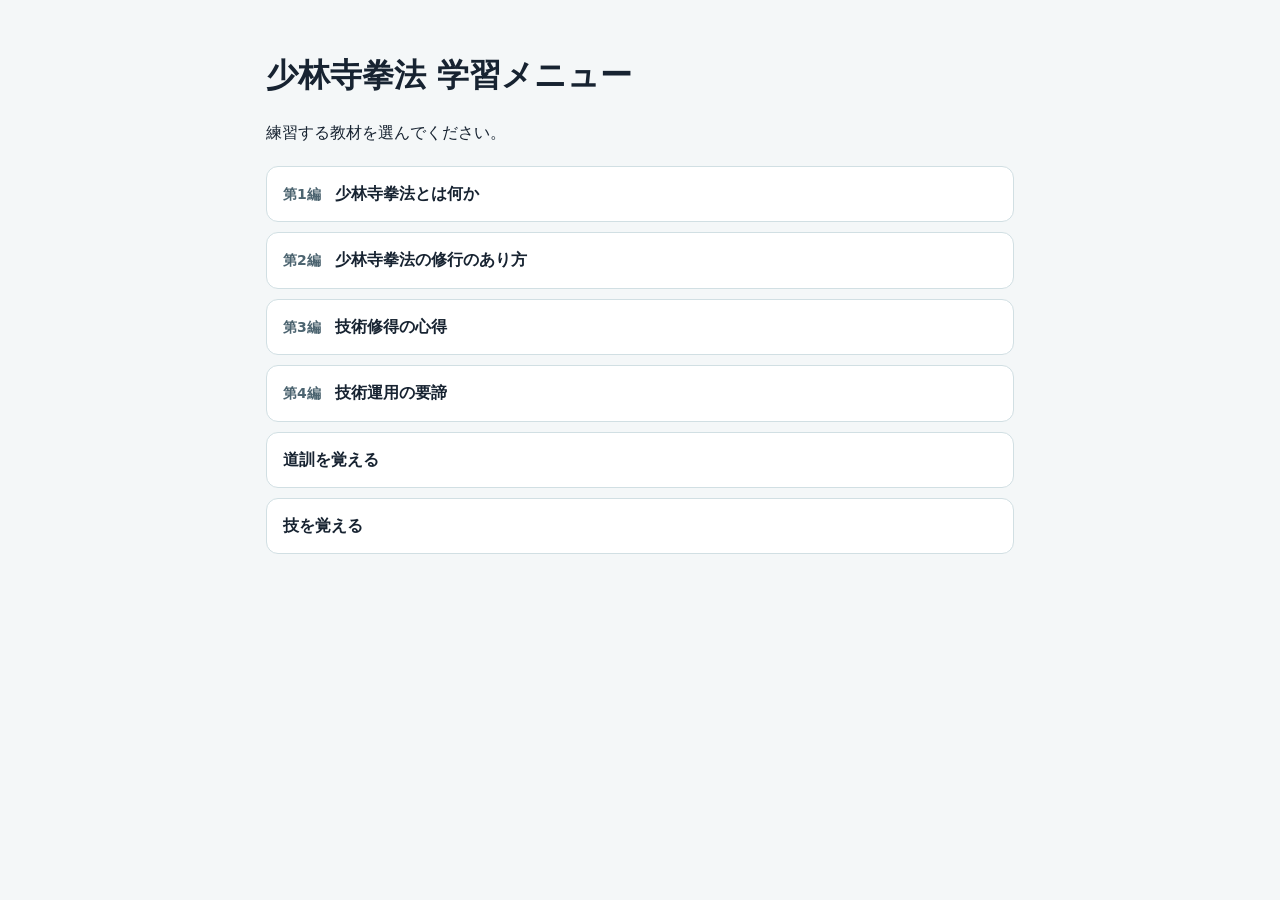
==== commit 19831892: "技の暗記ページと技名検索を追加" ====
--- a/index.html
+++ b/index.html
@@ -20,6 +20,7 @@
       <a href="./practice.html?book=3"><span>第3編</span>技術修得の心得</a>
       <a href="./practice.html?book=4"><span>第4編</span>技術運用の要諦</a>
       <a href="./dokun.html">道訓を覚える</a>
+      <a href="./waza.html">技を覚える</a>
     </nav>
   </main>
 </body>
--- a/study.css
+++ b/study.css
@@ -119,3 +119,46 @@
 }
 
 #grade-summary:not(:empty) { margin-top: 16px; font-weight: 700; }
+
+.waza-filters {
+  display: grid;
+  grid-template-columns: repeat(auto-fit, minmax(10rem, 1fr));
+  gap: 12px;
+  margin-bottom: 16px;
+}
+
+#waza-study select,
+#waza-search {
+  display: block;
+  width: 100%;
+  min-width: 0;
+  min-height: 44px;
+  padding: 6px 8px;
+  border: 1px solid #647985;
+  border-radius: 8px;
+  background: white;
+  color: inherit;
+  font: inherit;
+}
+
+#waza-hide-settings {
+  margin: 0 0 16px;
+  padding: 8px 12px 12px;
+  border: 1px solid var(--border);
+  border-radius: 8px;
+}
+
+#waza-hide-fields label { cursor: pointer; }
+#waza-position { margin: 0; }
+#waza-name { margin: 4px 0 14px; overflow-wrap: anywhere; }
+.waza-field { padding: 10px 0; border-top: 1px solid var(--border); }
+.waza-field > :first-child { display: block; color: var(--muted); font-size: .875rem; font-weight: 700; }
+.waza-field-result { color: #8d331d; }
+.waza-field-result[data-correct="true"] { color: #126451; }
+#waza-form .actions:has(button:not([hidden])) { margin-top: 10px; }
+#waza-feedback { margin: 12px 0 0; font-weight: 700; }
+#waza-feedback:empty { display: none; }
+.waza-navigation { justify-content: space-between; margin-top: 12px; }
+.waza-navigation button:disabled { opacity: .45; cursor: default; }
+
+.waza-search, .waza-search-results { margin-bottom: 16px; }
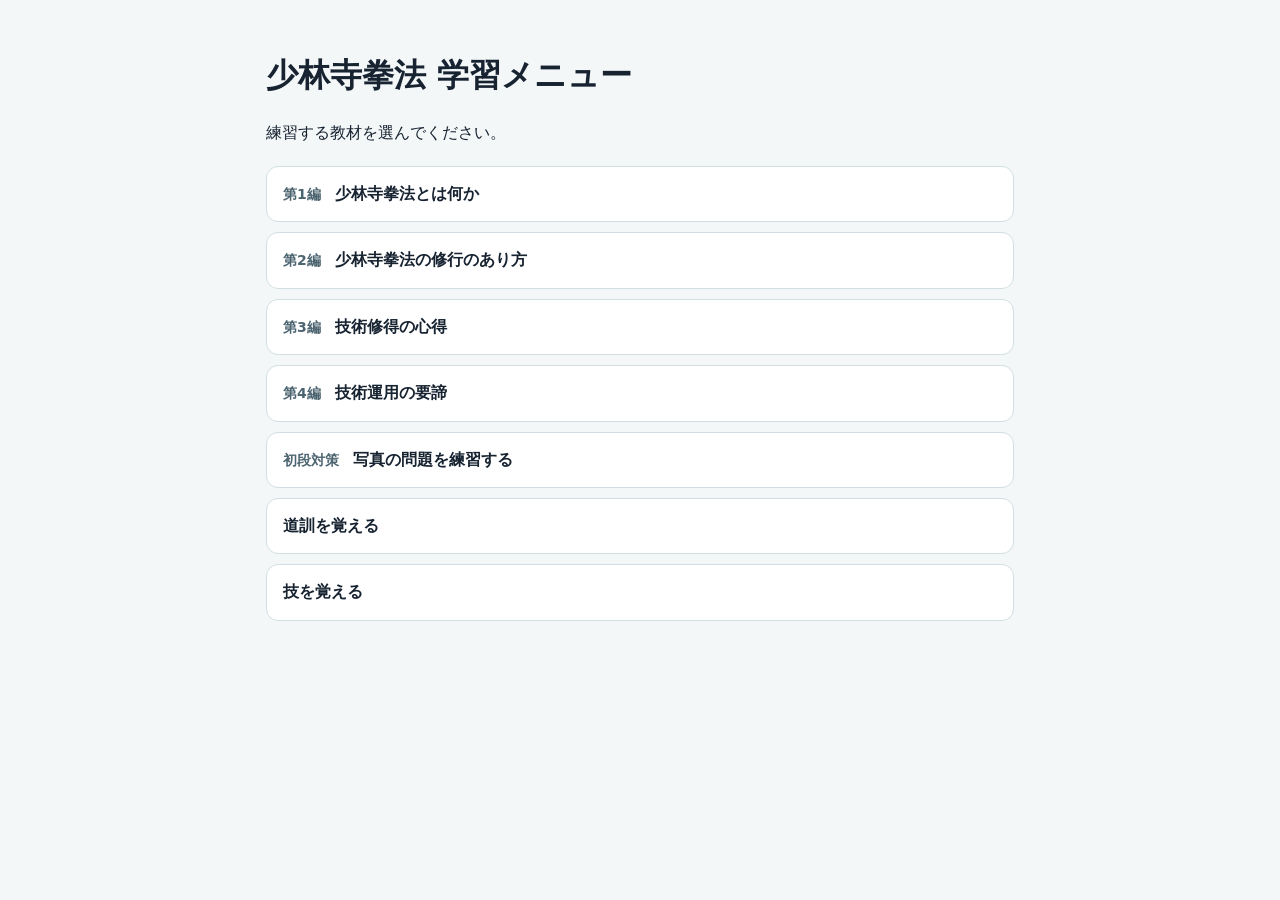
==== commit 953c2e28: "Add shodan exam practice based on study handouts" ====
--- a/index.html
+++ b/index.html
@@ -19,6 +19,7 @@
       <a href="./practice.html?book=2"><span>第2編</span>少林寺拳法の修行のあり方</a>
       <a href="./practice.html?book=3"><span>第3編</span>技術修得の心得</a>
       <a href="./practice.html?book=4"><span>第4編</span>技術運用の要諦</a>
+      <a href="./practice.html?book=exam"><span>初段対策</span>写真の問題を練習する</a>
       <a href="./dokun.html">道訓を覚える</a>
       <a href="./waza.html">技を覚える</a>
     </nav>
--- a/study.css
+++ b/study.css
@@ -162,3 +162,20 @@
 .waza-navigation button:disabled { opacity: .45; cursor: default; }
 
 .waza-search, .waza-search-results { margin-bottom: 16px; }
+
+#prompt, #answer { white-space: pre-line; }
+#written-panel { margin-bottom: 16px; }
+#written-answer {
+  display: block;
+  width: 100%;
+  min-height: 140px;
+  margin-top: 8px;
+  padding: 12px;
+  border: 1px solid #647985;
+  border-radius: 8px;
+  font: inherit;
+  color: inherit;
+  background: white;
+  resize: vertical;
+}
+#exam-note { color: var(--muted); font-size: .875rem; }
